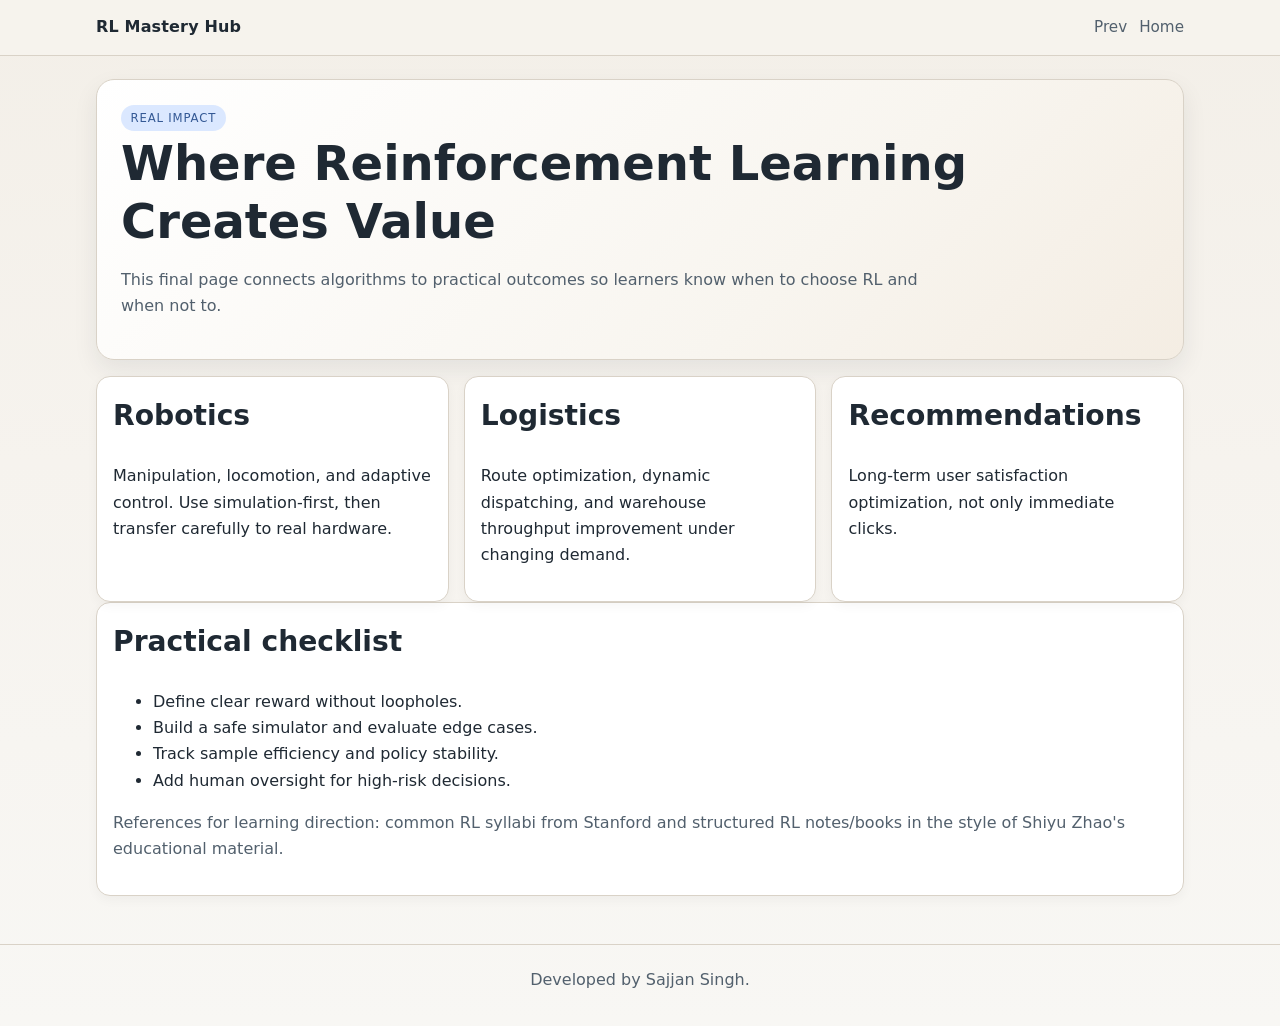
==== topics/applications.html @ 4d1c9a17 "Refine website palette and clean legacy files" ====
<!doctype html><html lang="en"><head><meta charset="UTF-8"/><meta name="viewport" content="width=device-width,initial-scale=1"/>
<title>RL Applications</title><link rel="stylesheet" href="../assets/css/style.css"/></head><body>
<header><div class="nav"><a class="brand" href="../index.html">RL Mastery Hub</a><nav class="nav-links"><a href="policy-gradient.html">Prev</a><a href="../index.html">Home</a></nav></div></header>
<main class="container">
<section class="hero"><span class="badge">Real Impact</span><h1>Where Reinforcement Learning Creates Value</h1><p class="subtitle">This final page connects algorithms to practical outcomes so learners know when to choose RL and when not to.</p></section>
<section class="grid cols-3">
<article class="card"><h2>Robotics</h2><p>Manipulation, locomotion, and adaptive control. Use simulation-first, then transfer carefully to real hardware.</p></article>
<article class="card"><h2>Logistics</h2><p>Route optimization, dynamic dispatching, and warehouse throughput improvement under changing demand.</p></article>
<article class="card"><h2>Recommendations</h2><p>Long-term user satisfaction optimization, not only immediate clicks.</p></article>
</section>
<section class="card"><h2>Practical checklist</h2><ul><li>Define clear reward without loopholes.</li><li>Build a safe simulator and evaluate edge cases.</li><li>Track sample efficiency and policy stability.</li><li>Add human oversight for high-risk decisions.</li></ul><p class="note">References for learning direction: common RL syllabi from Stanford and structured RL notes/books in the style of Shiyu Zhao's educational material.</p></section>
</main><footer class="footer">Developed by Sajjan Singh.</footer></body></html>
---- assets/css/style.css ----
:root {
  --bg: #f6f3ee;
  --surface: #ffffff;
  --surface-soft: #fbfaf7;
  --text: #1f2933;
  --muted: #52606d;
  --primary: #345995;
  --primary-soft: #dbe8ff;
  --accent: #b85c38;
  --line: #d9d2c7;
  --shadow: 0 10px 24px rgba(31, 41, 51, 0.08);
}

* {
  box-sizing: border-box;
}

body {
  margin: 0;
  font-family: "Inter", system-ui, -apple-system, Segoe UI, Roboto, sans-serif;
  color: var(--text);
  background: linear-gradient(180deg, #f3efe8 0%, var(--bg) 45%, #f8f7f4 100%);
  line-height: 1.65;
}

a {
  color: var(--primary);
  text-decoration: none;
}

a:hover {
  text-decoration: underline;
}

header {
  background: rgba(246, 243, 238, 0.95);
  border-bottom: 1px solid var(--line);
  position: sticky;
  top: 0;
  backdrop-filter: blur(8px);
  z-index: 20;
}

.nav {
  max-width: 1120px;
  margin: 0 auto;
  padding: 0.9rem 1rem;
  display: flex;
  justify-content: space-between;
  align-items: center;
  gap: 1rem;
}

.brand {
  font-weight: 800;
  color: var(--text);
  letter-spacing: 0.01em;
}

.nav-links {
  display: flex;
  gap: 0.75rem;
  flex-wrap: wrap;
}

.nav-links a {
  color: var(--muted);
  font-size: 0.95rem;
}

.container {
  max-width: 1120px;
  margin: 0 auto;
  padding: 1.4rem 1rem 3rem;
}

.hero {
  background: linear-gradient(135deg, #ffffff 0%, #f8f5ef 65%, #f4ede3 100%);
  border: 1px solid var(--line);
  border-radius: 18px;
  padding: 1.5rem;
  margin-bottom: 1rem;
  box-shadow: var(--shadow);
}

h1 {
  margin: 0.25rem 0;
  font-size: clamp(1.9rem, 4vw, 3rem);
  line-height: 1.2;
}

h2 {
  margin-top: 0;
  font-size: clamp(1.2rem, 2.2vw, 1.8rem);
}

.subtitle {
  color: var(--muted);
  max-width: 820px;
}

.grid {
  display: grid;
  gap: 0.95rem;
}

.grid.cols-3 {
  grid-template-columns: repeat(3, minmax(0, 1fr));
}

.grid.cols-2 {
  grid-template-columns: repeat(2, minmax(0, 1fr));
}

.card {
  background: var(--surface);
  border: 1px solid var(--line);
  border-radius: 14px;
  padding: 1rem;
  box-shadow: 0 4px 12px rgba(0, 0, 0, 0.04);
}

.topic-card {
  background: linear-gradient(180deg, var(--surface) 0%, var(--surface-soft) 100%);
}

.topic-card h3 {
  margin: 0.2rem 0 0.35rem;
}

.topic-card p,
.note {
  color: var(--muted);
}

.badge {
  display: inline-block;
  font-size: 0.73rem;
  text-transform: uppercase;
  letter-spacing: 0.07em;
  padding: 0.22rem 0.6rem;
  border-radius: 999px;
  background: var(--primary-soft);
  color: var(--primary);
}

.example {
  background: #f8efe8;
  border: 1px dashed #d6b29d;
  padding: 0.8rem;
  border-radius: 10px;
}

button {
  background: var(--accent);
  color: #fff;
  border: 0;
  border-radius: 9px;
  padding: 0.55rem 0.9rem;
  font-weight: 700;
  cursor: pointer;
}

button:hover {
  background: #a24e2f;
}

.kpi {
  font-size: 1.9rem;
  font-weight: 800;
  margin: 0.4rem 0 0;
  color: var(--primary);
}

.footer {
  border-top: 1px solid var(--line);
  color: var(--muted);
  text-align: center;
  padding: 1.4rem 1rem 2rem;
}

canvas {
  width: 100%;
  background: #f3f6fb;
  border-radius: 10px;
  border: 1px solid #d4dbe6;
}

@media (max-width: 920px) {
  .grid.cols-3,
  .grid.cols-2 {
    grid-template-columns: 1fr;
  }
}
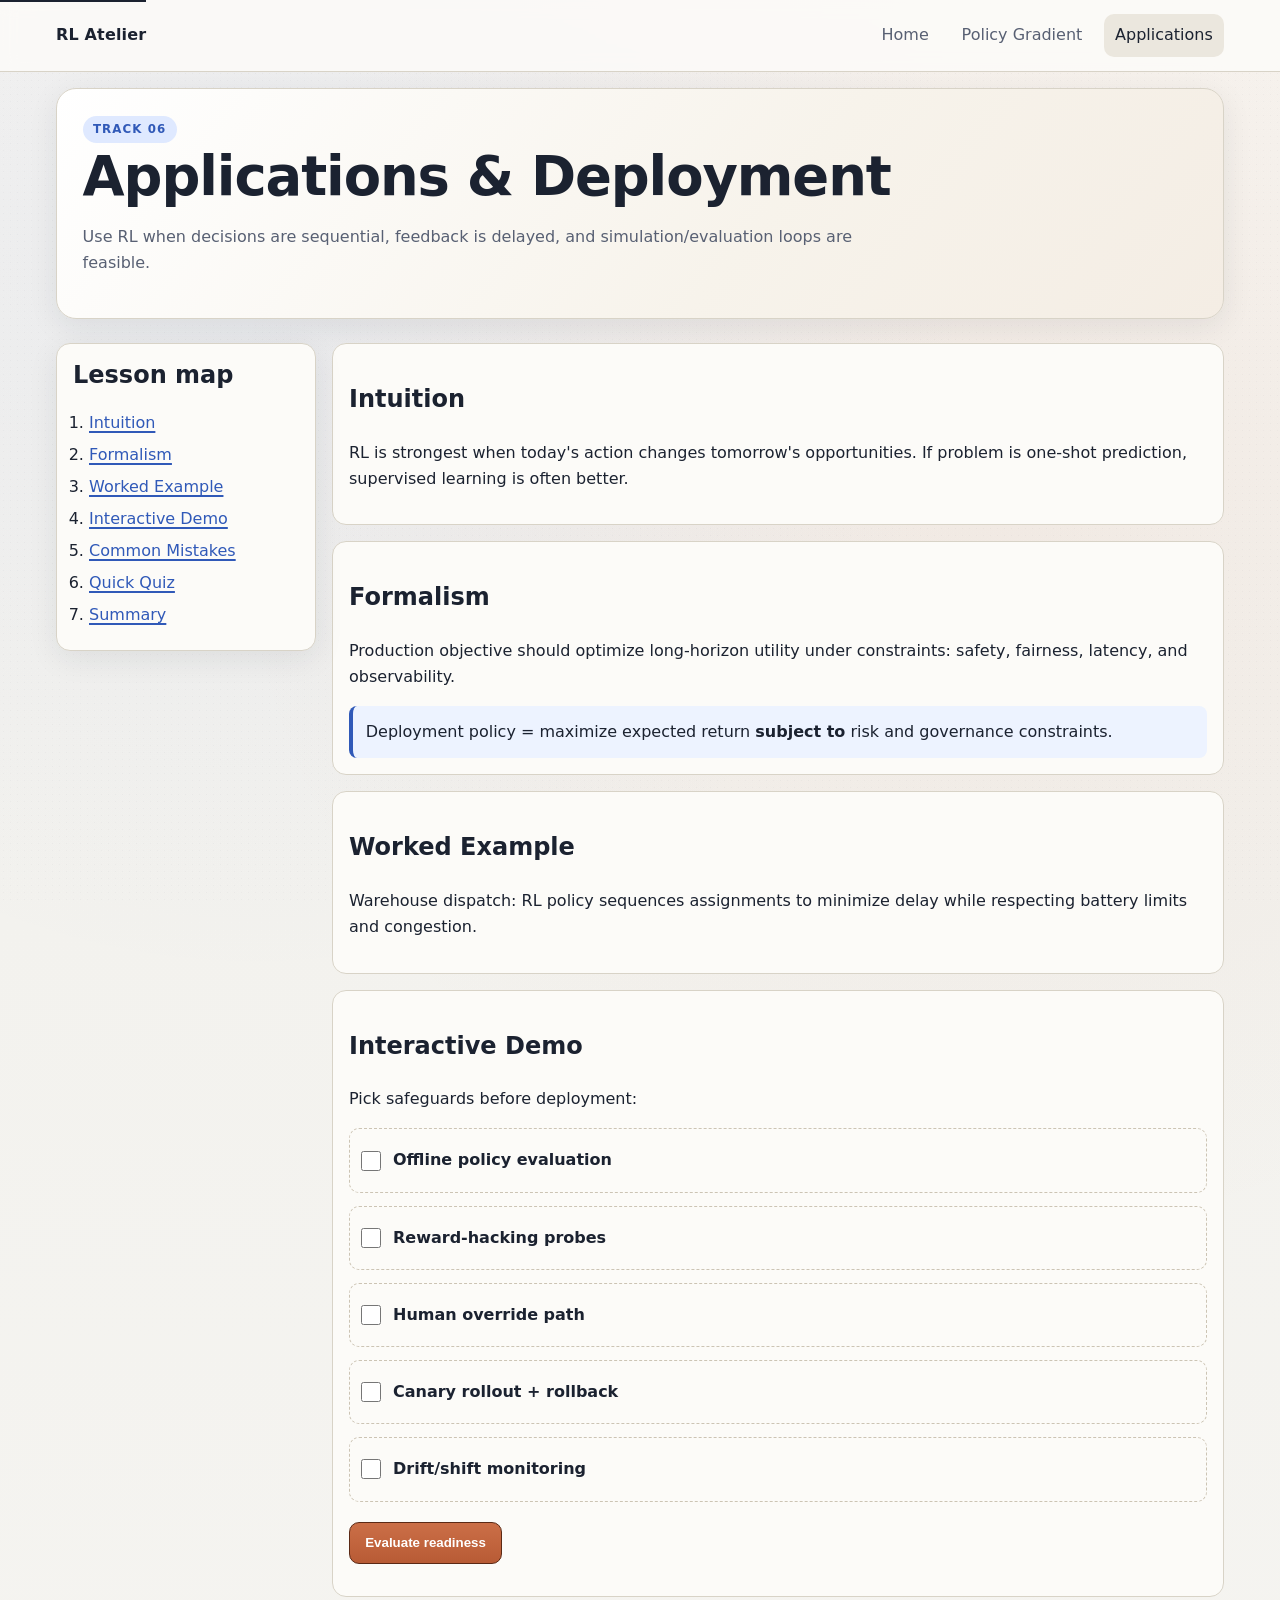
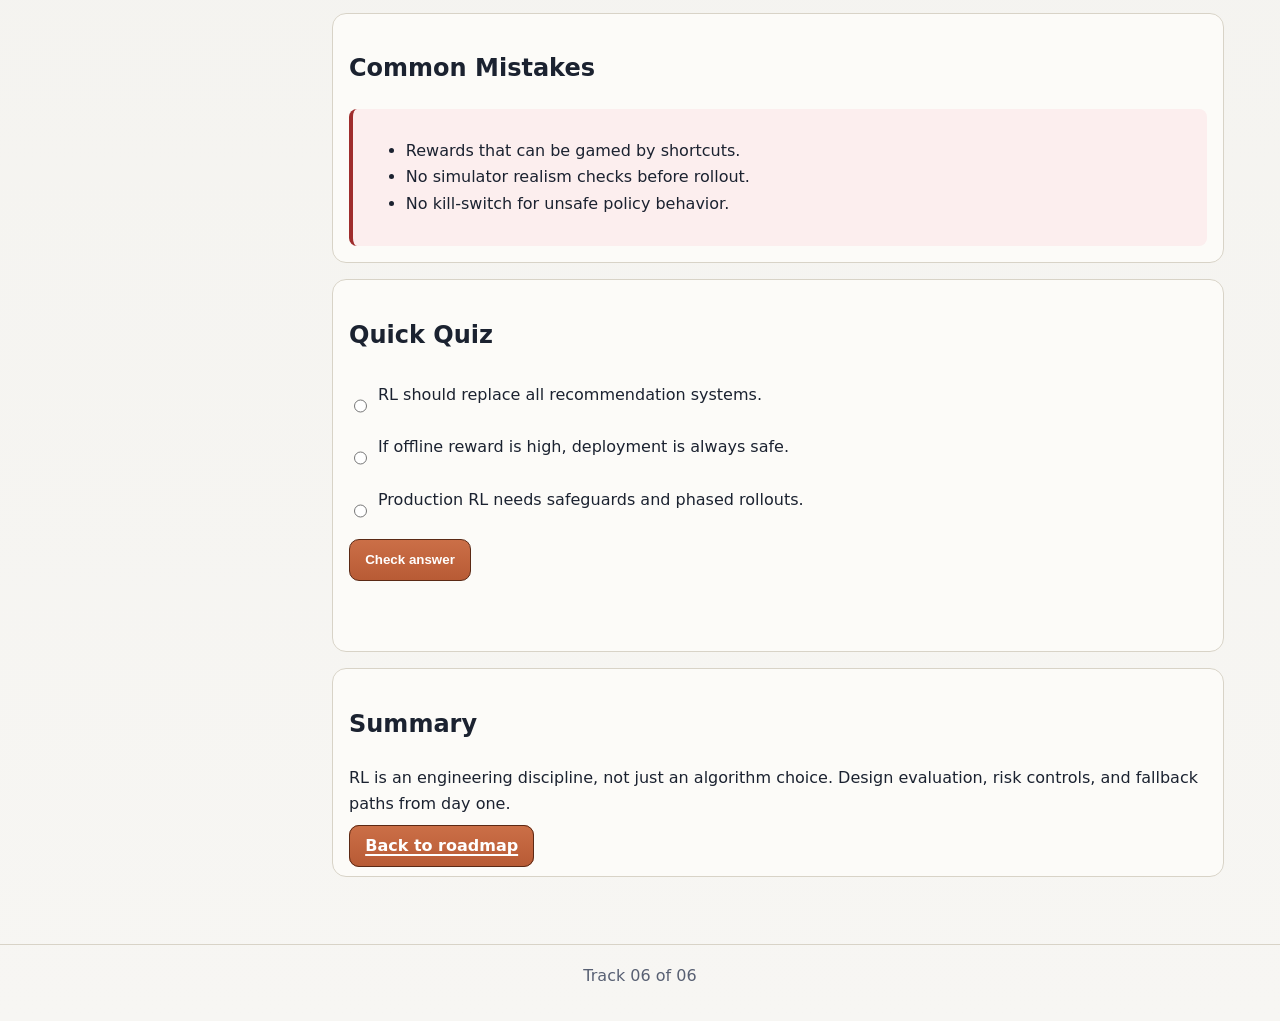
==== commit 0995eb9e: "Redesign RL hub with premium lesson system and upgraded demos" ====
--- a/topics/applications.html
+++ b/topics/applications.html
@@ -1,12 +1,26 @@
-<!doctype html><html lang="en"><head><meta charset="UTF-8"/><meta name="viewport" content="width=device-width,initial-scale=1"/>
-<title>RL Applications</title><link rel="stylesheet" href="../assets/css/style.css"/></head><body>
-<header><div class="nav"><a class="brand" href="../index.html">RL Mastery Hub</a><nav class="nav-links"><a href="policy-gradient.html">Prev</a><a href="../index.html">Home</a></nav></div></header>
-<main class="container">
-<section class="hero"><span class="badge">Real Impact</span><h1>Where Reinforcement Learning Creates Value</h1><p class="subtitle">This final page connects algorithms to practical outcomes so learners know when to choose RL and when not to.</p></section>
-<section class="grid cols-3">
-<article class="card"><h2>Robotics</h2><p>Manipulation, locomotion, and adaptive control. Use simulation-first, then transfer carefully to real hardware.</p></article>
-<article class="card"><h2>Logistics</h2><p>Route optimization, dynamic dispatching, and warehouse throughput improvement under changing demand.</p></article>
-<article class="card"><h2>Recommendations</h2><p>Long-term user satisfaction optimization, not only immediate clicks.</p></article>
-</section>
-<section class="card"><h2>Practical checklist</h2><ul><li>Define clear reward without loopholes.</li><li>Build a safe simulator and evaluate edge cases.</li><li>Track sample efficiency and policy stability.</li><li>Add human oversight for high-risk decisions.</li></ul><p class="note">References for learning direction: common RL syllabi from Stanford and structured RL notes/books in the style of Shiyu Zhao's educational material.</p></section>
-</main><footer class="footer">Developed by Sajjan Singh.</footer></body></html>
+<!doctype html>
+<html lang="en"><head>
+<meta charset="UTF-8" /><meta name="viewport" content="width=device-width, initial-scale=1" />
+<title>RL Applications Mini Lesson</title>
+<meta name="description" content="Applied reinforcement learning mini lesson: where RL works, where it fails, and deployment safeguards." />
+<meta property="og:title" content="RL Applications Mini Lesson" />
+<meta property="og:description" content="From robotics to recommendations: practical RL deployment with safety checks." />
+<link rel="stylesheet" href="../assets/css/style.css" />
+</head><body>
+<a class="skip-link" href="#main">Skip to content</a>
+<header class="site-header"><div class="nav"><a class="brand" href="../index.html">RL Atelier</a><button class="nav-toggle" data-nav-toggle aria-expanded="false">Menu</button><nav class="nav-links"><a href="../index.html">Home</a><a href="policy-gradient.html">Policy Gradient</a><a href="applications.html" aria-current="page">Applications</a></nav></div></header>
+<main id="main" class="container">
+<section class="hero"><span class="eyebrow">Track 06</span><h1>Applications & Deployment</h1><p class="subtitle">Use RL when decisions are sequential, feedback is delayed, and simulation/evaluation loops are feasible.</p></section>
+<div class="lesson-layout"><aside class="lesson-sidebar card"><h2>Lesson map</h2><ol><li><a href="#intuition">Intuition</a></li><li><a href="#formalism">Formalism</a></li><li><a href="#example">Worked Example</a></li><li><a href="#demo">Interactive Demo</a></li><li><a href="#mistakes">Common Mistakes</a></li><li><a href="#quiz">Quick Quiz</a></li><li><a href="#summary">Summary</a></li></ol></aside><div>
+<section id="intuition" class="lesson-section"><h2>Intuition</h2><p>RL is strongest when today's action changes tomorrow's opportunities. If problem is one-shot prediction, supervised learning is often better.</p></section>
+<section id="formalism" class="lesson-section"><h2>Formalism</h2><p>Production objective should optimize long-horizon utility under constraints: safety, fairness, latency, and observability.</p><div class="callout">Deployment policy = maximize expected return <strong>subject to</strong> risk and governance constraints.</div></section>
+<section id="example" class="lesson-section"><h2>Worked Example</h2><p>Warehouse dispatch: RL policy sequences assignments to minimize delay while respecting battery limits and congestion.</p></section>
+<section id="demo" class="lesson-section"><h2>Interactive Demo</h2><p>Pick safeguards before deployment:</p><div class="progress-grid"><label class="progress-item"><input type="checkbox" name="deploy-check" /> Offline policy evaluation</label><label class="progress-item"><input type="checkbox" name="deploy-check" /> Reward-hacking probes</label><label class="progress-item"><input type="checkbox" name="deploy-check" /> Human override path</label><label class="progress-item"><input type="checkbox" name="deploy-check" /> Canary rollout + rollback</label><label class="progress-item"><input type="checkbox" name="deploy-check" /> Drift/shift monitoring</label></div><p><button type="button" id="eval-checklist">Evaluate readiness</button> <strong id="deploy-score"></strong></p></section>
+<section id="mistakes" class="lesson-section"><h2>Common Mistakes</h2><div class="callout warn"><ul><li>Rewards that can be gamed by shortcuts.</li><li>No simulator realism checks before rollout.</li><li>No kill-switch for unsafe policy behavior.</li></ul></div></section>
+<section id="quiz" class="lesson-section"><h2>Quick Quiz</h2><form class="quiz" data-answer="c"><fieldset><label><input type="radio" name="a-q" value="a" /> RL should replace all recommendation systems.</label><label><input type="radio" name="a-q" value="b" /> If offline reward is high, deployment is always safe.</label><label><input type="radio" name="a-q" value="c" /> Production RL needs safeguards and phased rollouts.</label></fieldset><button type="button" data-quiz-check>Check answer</button><p class="quiz-output"></p></form></section>
+<section id="summary" class="lesson-section"><h2>Summary</h2><p>RL is an engineering discipline, not just an algorithm choice. Design evaluation, risk controls, and fallback paths from day one.</p><a class="button" href="../index.html">Back to roadmap</a></section>
+</div></div>
+</main>
+<footer class="site-footer">Track 06 of 06</footer>
+<script src="../assets/js/main.js"></script>
+</body></html>
--- a/assets/css/style.css
+++ b/assets/css/style.css
@@ -1,194 +1,243 @@
 :root {
-  --bg: #f6f3ee;
-  --surface: #ffffff;
-  --surface-soft: #fbfaf7;
-  --text: #1f2933;
-  --muted: #52606d;
-  --primary: #345995;
-  --primary-soft: #dbe8ff;
-  --accent: #b85c38;
-  --line: #d9d2c7;
-  --shadow: 0 10px 24px rgba(31, 41, 51, 0.08);
-}
-
-* {
-  box-sizing: border-box;
-}
-
+  --bg: #f6f5f1;
+  --paper: #fcfbf8;
+  --ink: #1b2230;
+  --muted: #586073;
+  --line: #d8d3c7;
+  --brand: #3059b8;
+  --brand-2: #1f8a70;
+  --accent: #b85b35;
+  --warn: #9f2d2d;
+  --ok: #1d7a4f;
+  --radius-lg: 20px;
+  --radius-md: 14px;
+  --radius-sm: 10px;
+  --shadow-soft: 0 8px 30px rgba(24, 35, 53, 0.08);
+  --shadow-lift: 0 18px 42px rgba(24, 35, 53, 0.12);
+  --space-1: 0.5rem;
+  --space-2: 0.75rem;
+  --space-3: 1rem;
+  --space-4: 1.5rem;
+  --space-5: 2rem;
+  --space-6: 3rem;
+}
+
+* { box-sizing: border-box; }
+html { scroll-behavior: smooth; }
 body {
   margin: 0;
-  font-family: "Inter", system-ui, -apple-system, Segoe UI, Roboto, sans-serif;
-  color: var(--text);
-  background: linear-gradient(180deg, #f3efe8 0%, var(--bg) 45%, #f8f7f4 100%);
+  font-family: "Inter", "Segoe UI", system-ui, -apple-system, sans-serif;
+  color: var(--ink);
+  background:
+    radial-gradient(circle at 20% 10%, rgba(48, 89, 184, 0.07), transparent 28%),
+    radial-gradient(circle at 78% 18%, rgba(184, 91, 53, 0.07), transparent 33%),
+    linear-gradient(180deg, #f8f6f2, #f3f2ee 35%, #f7f6f3 100%);
   line-height: 1.65;
 }
-
-a {
-  color: var(--primary);
-  text-decoration: none;
-}
-
-a:hover {
-  text-decoration: underline;
-}
-
-header {
-  background: rgba(246, 243, 238, 0.95);
-  border-bottom: 1px solid var(--line);
+body::before {
+  content: "";
+  position: fixed;
+  inset: 0;
+  pointer-events: none;
+  opacity: 0.22;
+  background-image: radial-gradient(rgba(38, 44, 56, 0.14) 0.45px, transparent 0.45px);
+  background-size: 7px 7px;
+}
+
+a { color: var(--brand); text-decoration-thickness: 1.5px; text-underline-offset: 3px; }
+a:hover { text-decoration-color: var(--brand-2); }
+:focus-visible {
+  outline: 3px solid color-mix(in oklab, var(--accent) 65%, white);
+  outline-offset: 2px;
+  border-radius: 8px;
+}
+
+.skip-link {
+  position: absolute;
+  left: 0;
+  top: -40px;
+  background: var(--ink);
+  color: #fff;
+  padding: 0.5rem 0.75rem;
+  z-index: 100;
+}
+.skip-link:focus { top: 0.5rem; left: 0.5rem; }
+
+.site-header {
   position: sticky;
   top: 0;
+  z-index: 20;
   backdrop-filter: blur(8px);
-  z-index: 20;
-}
-
+  background: color-mix(in oklab, var(--paper) 87%, transparent);
+  border-bottom: 1px solid var(--line);
+}
 .nav {
-  max-width: 1120px;
+  max-width: 1200px;
   margin: 0 auto;
   padding: 0.9rem 1rem;
   display: flex;
+  align-items: center;
   justify-content: space-between;
-  align-items: center;
   gap: 1rem;
 }
-
 .brand {
   font-weight: 800;
-  color: var(--text);
   letter-spacing: 0.01em;
-}
-
-.nav-links {
+  color: var(--ink);
+  text-decoration: none;
+}
+.nav-links { display: flex; flex-wrap: wrap; gap: 0.65rem; }
+.nav-links a {
+  text-decoration: none;
+  color: var(--muted);
+  padding: 0.5rem 0.7rem;
+  border-radius: 10px;
+}
+.nav-links a[aria-current="page"], .nav-links a:hover {
+  background: #ebe7de;
+  color: var(--ink);
+}
+.nav-toggle { display: none; }
+
+.container { max-width: 1200px; margin: 0 auto; padding: 1rem 1rem 3.2rem; position: relative; z-index: 1; }
+.hero {
+  background: linear-gradient(130deg, #fff, #f7f3eb 60%, #f4ede4);
+  border: 1px solid var(--line);
+  border-radius: var(--radius-lg);
+  box-shadow: var(--shadow-soft);
+  padding: clamp(1.1rem, 2vw, 2rem);
+  margin-bottom: var(--space-4);
+}
+.hero h1 { margin: 0.25rem 0 0.65rem; font-size: clamp(1.9rem, 4.5vw, 3.4rem); line-height: 1.12; letter-spacing: -0.02em; }
+.eyebrow {
+  display: inline-block;
+  text-transform: uppercase;
+  letter-spacing: 0.09em;
+  font-size: 0.74rem;
+  font-weight: 700;
+  color: var(--brand);
+  background: #dfe9ff;
+  padding: 0.22rem 0.65rem;
+  border-radius: 999px;
+}
+.subtitle { color: var(--muted); max-width: 76ch; }
+
+.bento-grid { display: grid; gap: 0.9rem; grid-template-columns: repeat(12, minmax(0, 1fr)); margin-bottom: var(--space-4); }
+.card {
+  background: var(--paper);
+  border: 1px solid var(--line);
+  border-radius: var(--radius-md);
+  padding: var(--space-3);
+  box-shadow: var(--shadow-soft);
+}
+.card h2, .card h3 { margin-top: 0; line-height: 1.25; }
+.card p { margin-bottom: 0; }
+.card.interactive { transition: transform 180ms ease, box-shadow 180ms ease; }
+.card.interactive:hover { transform: translateY(-3px); box-shadow: var(--shadow-lift); }
+.span-8 { grid-column: span 8; }
+.span-4 { grid-column: span 4; }
+.span-6 { grid-column: span 6; }
+.span-12 { grid-column: span 12; }
+
+.metric { font-size: clamp(1.7rem, 4vw, 2.8rem); font-weight: 800; margin: 0; color: var(--brand); }
+.roadmap { display: grid; gap: 0.8rem; grid-template-columns: repeat(auto-fit,minmax(220px,1fr)); }
+.track-card { position: relative; padding-top: 2rem; }
+.track-card::before {
+  content: "";
+  position: absolute;
+  left: 1rem;
+  top: 0.85rem;
+  width: 40px;
+  height: 5px;
+  border-radius: 99px;
+  background: linear-gradient(90deg,var(--brand),var(--brand-2));
+  transform: rotate(-2deg);
+}
+.hand-divider {
+  width: 220px;
+  height: 16px;
+  background: url("data:image/svg+xml,%3Csvg xmlns='http://www.w3.org/2000/svg' width='220' height='16' viewBox='0 0 220 16'%3E%3Cpath d='M2 9 C36 3, 72 15, 110 9 C145 4, 184 14, 218 8' stroke='%23586073' stroke-width='2' fill='none' stroke-linecap='round' stroke-dasharray='3 6'/%3E%3C/svg%3E") no-repeat center/contain;
+  margin: 0.3rem 0 1rem;
+}
+
+.button, button {
+  border: 1px solid color-mix(in oklab, var(--accent) 60%, black);
+  background: linear-gradient(180deg, #cb6f47, var(--accent));
+  color: #fff;
+  border-radius: 10px;
+  padding: 0.65rem 0.95rem;
+  font-weight: 700;
+  min-height: 42px;
+  cursor: pointer;
+}
+.button.secondary, .button.ghost {
+  background: #fff;
+  color: var(--ink);
+  border: 1px solid var(--line);
+}
+input, select {
+  min-height: 42px;
+  border-radius: 10px;
+  border: 1px solid #c9c2b2;
+  padding: 0.5rem 0.65rem;
+  font: inherit;
+}
+label { font-weight: 600; display: block; margin-bottom: 0.25rem; }
+
+.lesson-layout { display: grid; gap: 1rem; grid-template-columns: 260px 1fr; align-items: start; }
+.lesson-sidebar { position: sticky; top: 5rem; }
+.lesson-sidebar ol { padding-left: 1rem; margin: 0; }
+.lesson-sidebar li { margin: 0.35rem 0; }
+.lesson-section {
+  background: var(--paper);
+  border: 1px solid var(--line);
+  border-radius: var(--radius-md);
+  padding: 1rem;
+  margin-bottom: 1rem;
+  scroll-margin-top: 6rem;
+}
+.callout {
+  border-left: 4px solid var(--brand);
+  background: #edf3ff;
+  padding: 0.8rem;
+  border-radius: 8px;
+}
+.callout.warn { border-color: var(--warn); background: #fceeee; }
+.callout.ok { border-color: var(--ok); background: #eaf8f0; }
+
+.progress-grid { display: grid; gap: 0.55rem; }
+.progress-item {
   display: flex;
-  gap: 0.75rem;
-  flex-wrap: wrap;
-}
-
-.nav-links a {
+  align-items: center;
+  gap: 0.55rem;
+  padding: 0.45rem;
+  border: 1px dashed #ccc4b4;
+  border-radius: 10px;
+}
+.progress-item input { width: 20px; height: 20px; }
+
+.quiz fieldset { border: 0; margin: 0; padding: 0; }
+.quiz label { display: flex; gap: 0.5rem; align-items: flex-start; font-weight: 500; margin: 0.45rem 0; }
+.quiz-output { font-weight: 700; min-height: 1.4em; }
+
+.demo-grid { display: grid; gap: 0.9rem; grid-template-columns: repeat(auto-fit, minmax(240px, 1fr)); }
+.stat-row { display: flex; justify-content: space-between; gap: 0.5rem; }
+.bar-wrap { background: #e5dfd0; border-radius: 999px; height: 10px; overflow: hidden; }
+.bar { display: block; height: 100%; background: linear-gradient(90deg, var(--brand), var(--brand-2)); }
+canvas { width: 100%; border: 1px solid #cbc4b5; border-radius: 12px; background: #f4f7fb; aspect-ratio: 3 / 2; height: auto; }
+
+.site-footer {
+  border-top: 1px solid var(--line);
+  padding: 1.1rem 1rem 2rem;
+  text-align: center;
   color: var(--muted);
-  font-size: 0.95rem;
-}
-
-.container {
-  max-width: 1120px;
-  margin: 0 auto;
-  padding: 1.4rem 1rem 3rem;
-}
-
-.hero {
-  background: linear-gradient(135deg, #ffffff 0%, #f8f5ef 65%, #f4ede3 100%);
-  border: 1px solid var(--line);
-  border-radius: 18px;
-  padding: 1.5rem;
-  margin-bottom: 1rem;
-  box-shadow: var(--shadow);
-}
-
-h1 {
-  margin: 0.25rem 0;
-  font-size: clamp(1.9rem, 4vw, 3rem);
-  line-height: 1.2;
-}
-
-h2 {
-  margin-top: 0;
-  font-size: clamp(1.2rem, 2.2vw, 1.8rem);
-}
-
-.subtitle {
-  color: var(--muted);
-  max-width: 820px;
-}
-
-.grid {
-  display: grid;
-  gap: 0.95rem;
-}
-
-.grid.cols-3 {
-  grid-template-columns: repeat(3, minmax(0, 1fr));
-}
-
-.grid.cols-2 {
-  grid-template-columns: repeat(2, minmax(0, 1fr));
-}
-
-.card {
-  background: var(--surface);
-  border: 1px solid var(--line);
-  border-radius: 14px;
-  padding: 1rem;
-  box-shadow: 0 4px 12px rgba(0, 0, 0, 0.04);
-}
-
-.topic-card {
-  background: linear-gradient(180deg, var(--surface) 0%, var(--surface-soft) 100%);
-}
-
-.topic-card h3 {
-  margin: 0.2rem 0 0.35rem;
-}
-
-.topic-card p,
-.note {
-  color: var(--muted);
-}
-
-.badge {
-  display: inline-block;
-  font-size: 0.73rem;
-  text-transform: uppercase;
-  letter-spacing: 0.07em;
-  padding: 0.22rem 0.6rem;
-  border-radius: 999px;
-  background: var(--primary-soft);
-  color: var(--primary);
-}
-
-.example {
-  background: #f8efe8;
-  border: 1px dashed #d6b29d;
-  padding: 0.8rem;
-  border-radius: 10px;
-}
-
-button {
-  background: var(--accent);
-  color: #fff;
-  border: 0;
-  border-radius: 9px;
-  padding: 0.55rem 0.9rem;
-  font-weight: 700;
-  cursor: pointer;
-}
-
-button:hover {
-  background: #a24e2f;
-}
-
-.kpi {
-  font-size: 1.9rem;
-  font-weight: 800;
-  margin: 0.4rem 0 0;
-  color: var(--primary);
-}
-
-.footer {
-  border-top: 1px solid var(--line);
-  color: var(--muted);
-  text-align: center;
-  padding: 1.4rem 1rem 2rem;
-}
-
-canvas {
-  width: 100%;
-  background: #f3f6fb;
-  border-radius: 10px;
-  border: 1px solid #d4dbe6;
-}
-
-@media (max-width: 920px) {
-  .grid.cols-3,
-  .grid.cols-2 {
-    grid-template-columns: 1fr;
-  }
-}
+}
+
+@media (max-width: 900px) {
+  .lesson-layout { grid-template-columns: 1fr; }
+  .lesson-sidebar { position: static; }
+  .span-8, .span-6, .span-4 { grid-column: span 12; }
+  .nav-toggle { display: inline-flex; border: 1px solid var(--line); background: #fff; color: var(--ink); }
+  .nav-links { display: none; width: 100%; }
+  .nav-links.open { display: flex; }
+}
